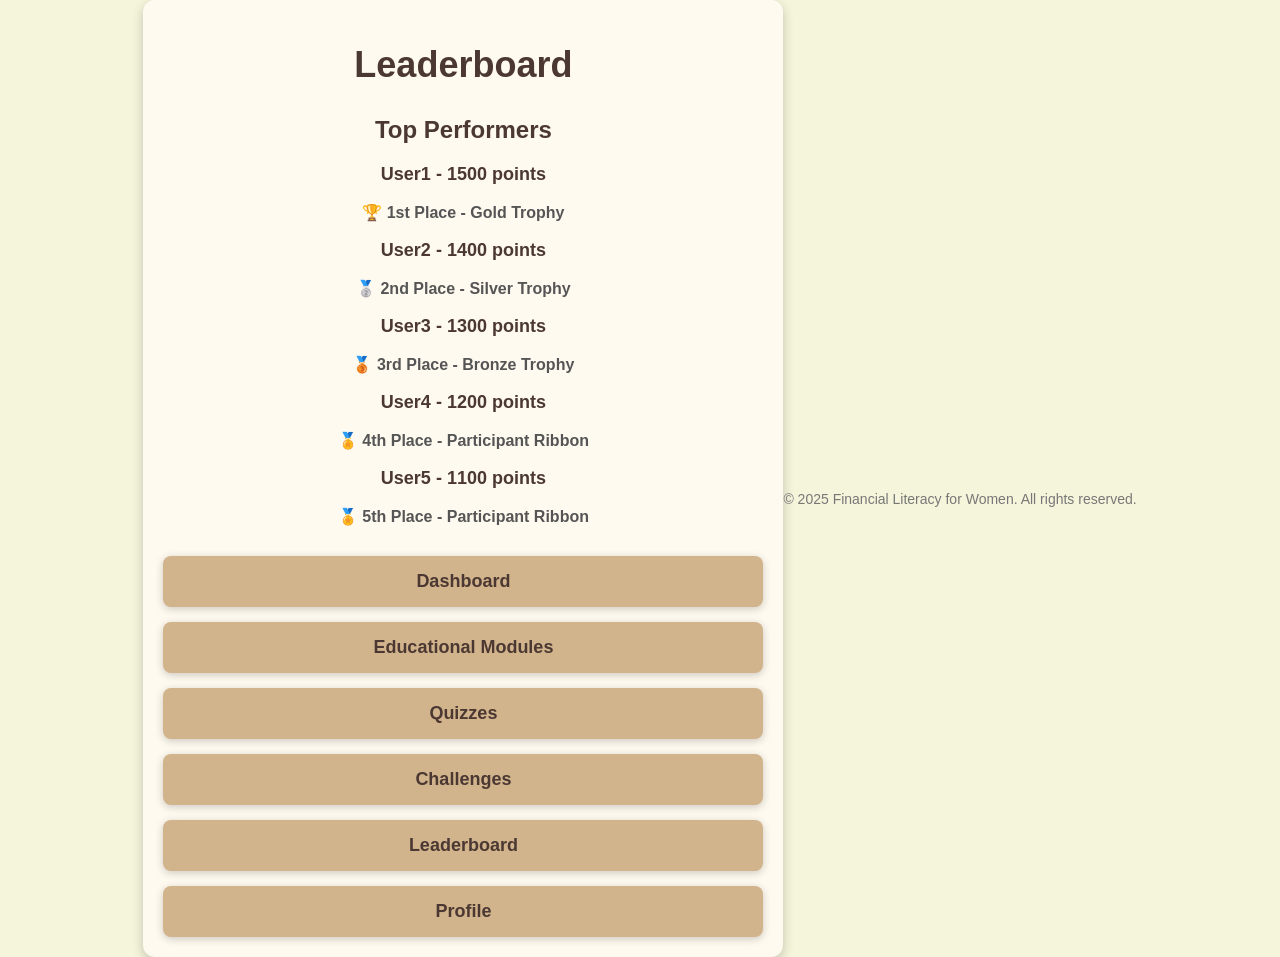
==== templates/challenge.html @ fcf95766 "first commit" ====
<!DOCTYPE html>
<html lang="en">
<head>
    <meta charset="UTF-8">
    <meta name="viewport" content="width=device-width, initial-scale=1.0">
    <title>Leaderboard</title>
    <style>
        body {
            background-color: #f5f5dc; /* Beige */
            color: #4b3832; /* Dark brown */
            display: flex;
            justify-content: center;
            align-items: center;
            min-height: 100vh;
            margin: 0;
            font-family: 'Arial', sans-serif;
        }

        .container {
            text-align: center;
            width: 90%;
            max-width: 600px;
            background-color: #fffaf0; /* Light beige */
            border-radius: 12px;
            box-shadow: 0 4px 12px rgba(0, 0, 0, 0.2);
            padding: 20px;
        }

        .title {
            font-size: 36px;
            font-weight: bold;
            margin-bottom: 30px;
        }

        .user {
            font-size: 18px;
            font-weight: bold;
            margin: 15px 0;
        }

        .trophy {
            font-size: 16px;
            color: #555;
        }

        .nav-buttons {
            display: flex;
            flex-direction: column;
            gap: 15px;
            margin-top: 30px;
        }

        .nav-buttons a {
            display: block;
            padding: 15px;
            background-color: #d2b48c; /* Tan */
            color: #4b3832; /* Dark brown */
            font-size: 18px;
            font-weight: bold;
            text-align: center;
            text-decoration: none;
            border-radius: 8px;
            transition: background-color 0.3s ease;
            box-shadow: 0 2px 8px rgba(0, 0, 0, 0.2);
        }

        .nav-buttons a:hover {
            background-color: #b8860b; /* Darker tan */
        }

        footer {
            margin-top: 40px;
            text-align: center;
            font-size: 14px;
            color: #777;
        }

    </style>
</head>
<body>

  <div class="container">
    <h1 class="title">Leaderboard</h1>

    <section>
        <h2>Top Performers</h2>
        <div class="user">
            <p>User1 - 1500 points</p>
            <p class="trophy">🏆 1st Place - Gold Trophy</p>
        </div>
        <div class="user">
            <p>User2 - 1400 points</p>
            <p class="trophy">🥈 2nd Place - Silver Trophy</p>
        </div>
        <div class="user">
            <p>User3 - 1300 points</p>
            <p class="trophy">🥉 3rd Place - Bronze Trophy</p>
        </div>
        <div class="user">
            <p>User4 - 1200 points</p>
            <p class="trophy">🏅 4th Place - Participant Ribbon</p>
        </div>
        <div class="user">
            <p>User5 - 1100 points</p>
            <p class="trophy">🏅 5th Place - Participant Ribbon</p>
        </div>
    </section>

    <div class="nav-buttons">
        <a href="/dashboard">Dashboard</a>
        <a href="/topics">Educational Modules</a>
        <a href="/quizzes">Quizzes</a>
        <a href="/challenges">Challenges</a>
        <a href="/leaderboard">Leaderboard</a>
        <a href="/profile">Profile</a>
    </div>

  </div>

  <footer>
      <p>&copy; 2025 Financial Literacy for Women. All rights reserved.</p>
  </footer>

</body>
</html>
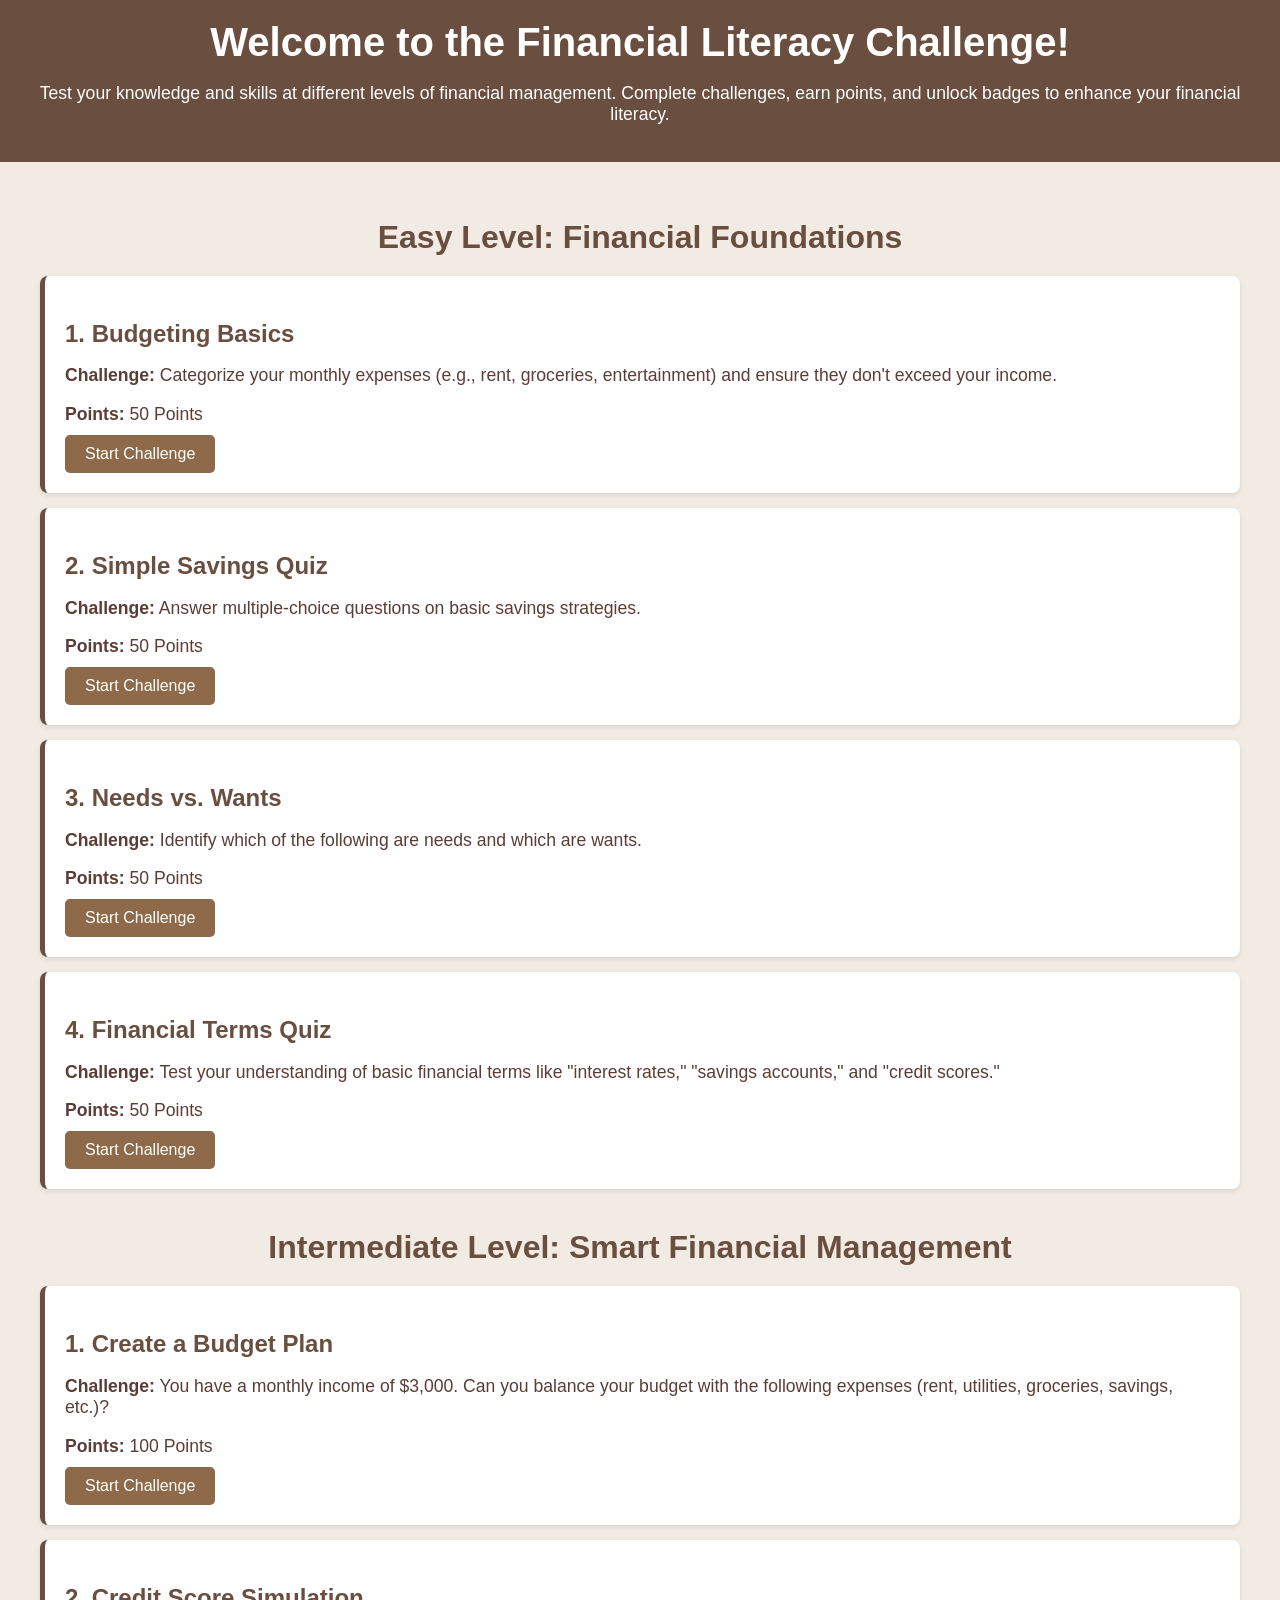
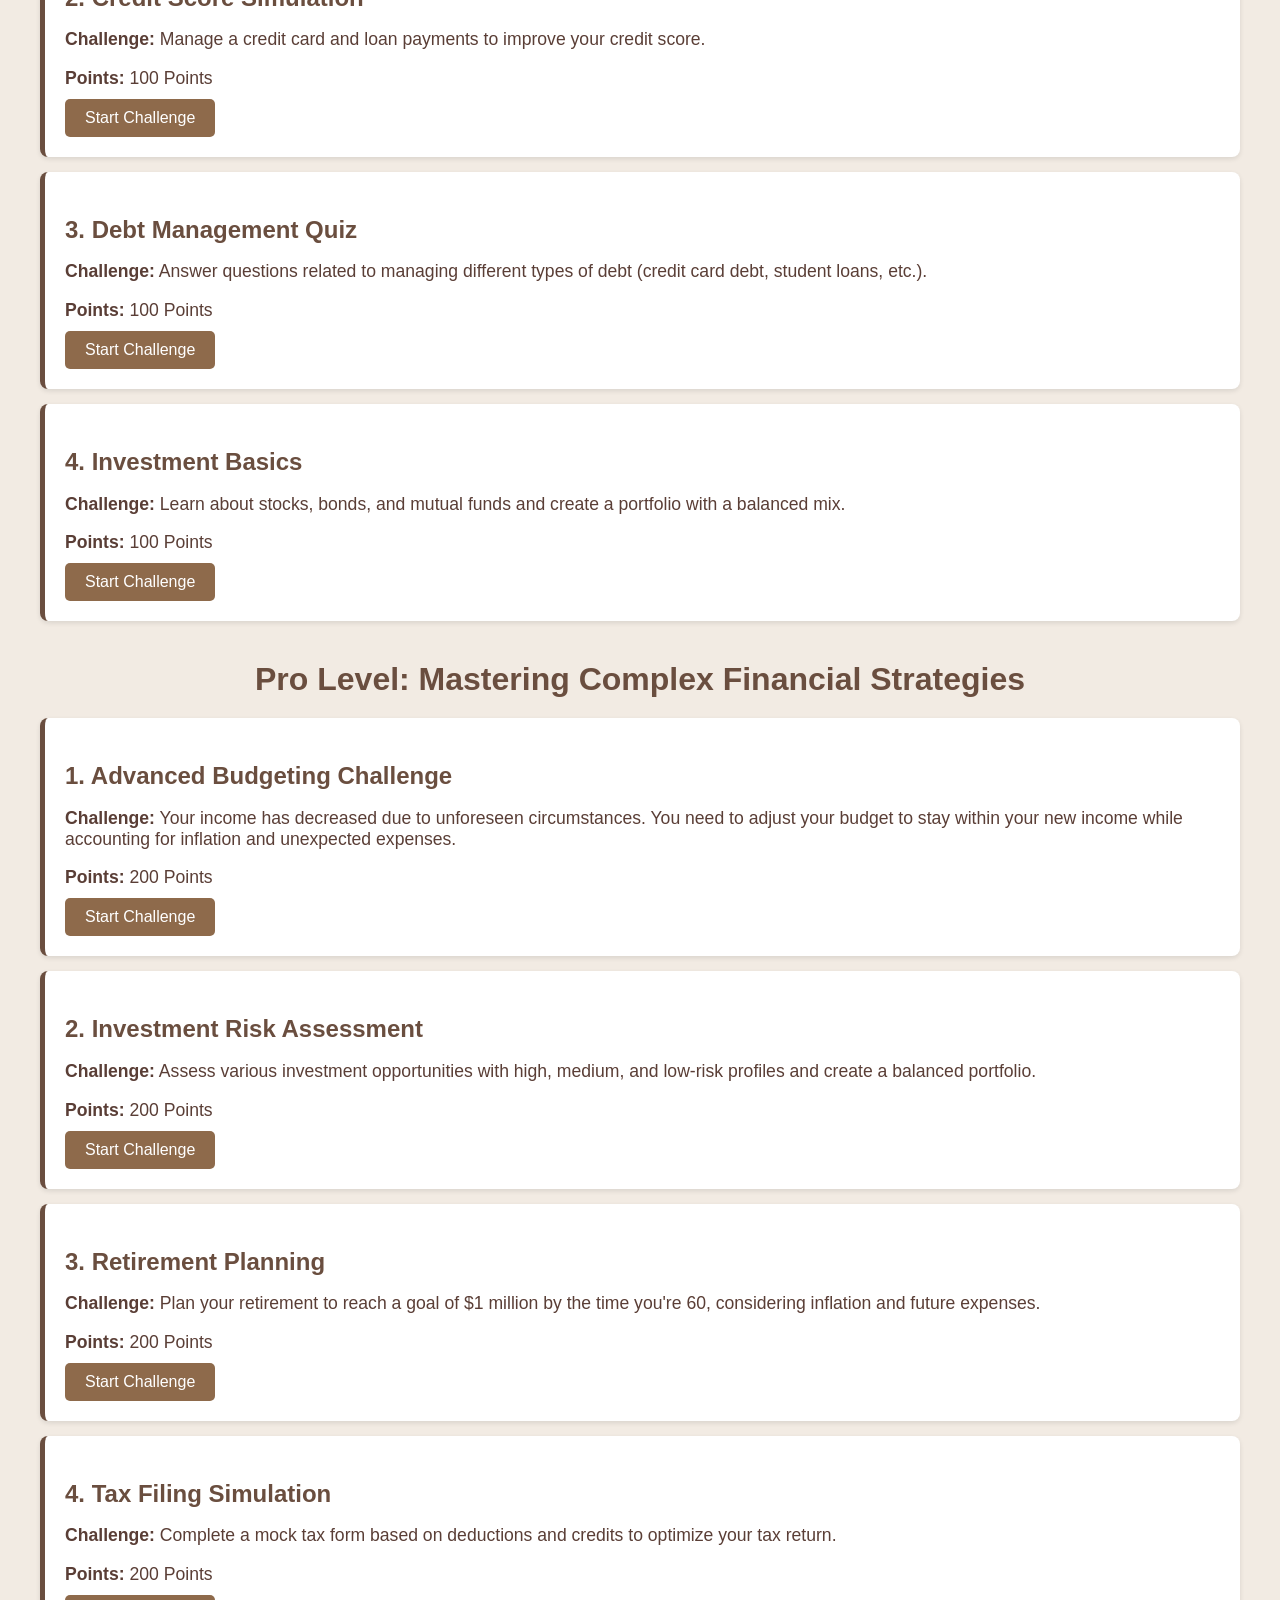
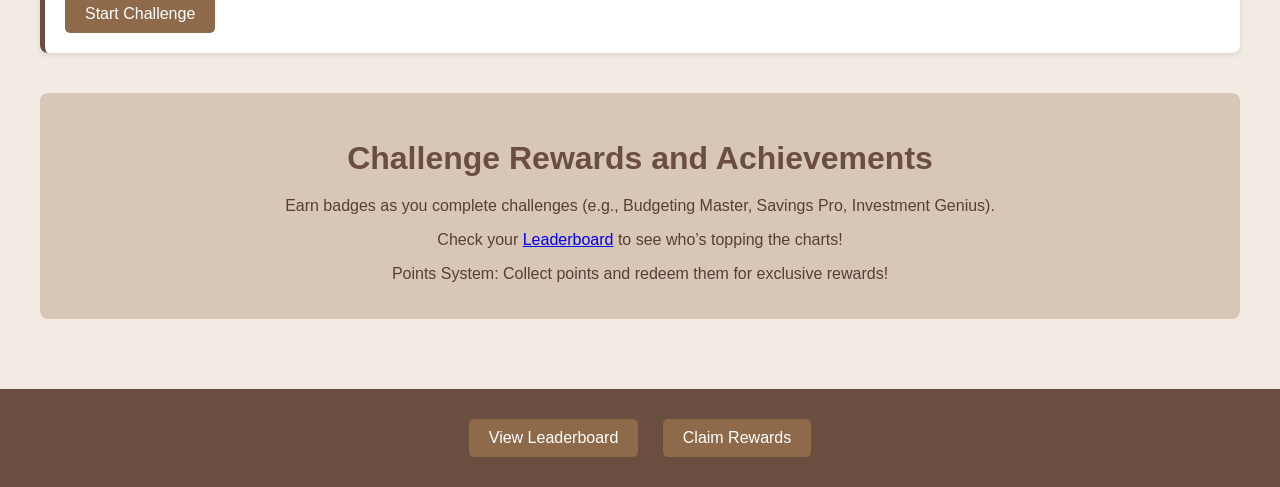
==== commit 369fcabc: "first commit" ====
--- a/templates/challenge.html
+++ b/templates/challenge.html
@@ -3,123 +3,201 @@
 <head>
     <meta charset="UTF-8">
     <meta name="viewport" content="width=device-width, initial-scale=1.0">
-    <title>Leaderboard</title>
+    <title>Financial Literacy Challenge</title>
     <style>
         body {
-            background-color: #f5f5dc; /* Beige */
-            color: #4b3832; /* Dark brown */
-            display: flex;
-            justify-content: center;
-            align-items: center;
-            min-height: 100vh;
+            font-family: Arial, sans-serif;
+            background-color: #f2ebe3; /* Light beige */
             margin: 0;
-            font-family: 'Arial', sans-serif;
-        }
-
-        .container {
-            text-align: center;
-            width: 90%;
-            max-width: 600px;
-            background-color: #fffaf0; /* Light beige */
-            border-radius: 12px;
-            box-shadow: 0 4px 12px rgba(0, 0, 0, 0.2);
-            padding: 20px;
-        }
-
-        .title {
-            font-size: 36px;
-            font-weight: bold;
-            margin-bottom: 30px;
-        }
-
-        .user {
-            font-size: 18px;
-            font-weight: bold;
-            margin: 15px 0;
-        }
-
-        .trophy {
-            font-size: 16px;
-            color: #555;
-        }
-
-        .nav-buttons {
-            display: flex;
-            flex-direction: column;
-            gap: 15px;
-            margin-top: 30px;
-        }
-
-        .nav-buttons a {
-            display: block;
-            padding: 15px;
-            background-color: #d2b48c; /* Tan */
-            color: #4b3832; /* Dark brown */
-            font-size: 18px;
-            font-weight: bold;
-            text-align: center;
-            text-decoration: none;
+            padding: 0;
+            color: #5a3e36; /* Dark brown */
+        }
+        header {
+            background-color: #6a4e3f; /* Tan */
+            color: white;
+            padding: 20px;
+            text-align: center;
+        }
+        header h1 {
+            margin: 0;
+            font-size: 2.5em;
+        }
+        header p {
+            font-size: 1.1em;
+        }
+        main {
+            padding: 30px;
+            max-width: 1200px;
+            margin: auto;
+        }
+        section {
+            margin-bottom: 40px;
+        }
+        h2 {
+            text-align: center;
+            font-size: 2em;
+            color: #6a4e3f; /* Tan */
+            margin-bottom: 20px;
+        }
+        .challenge {
+            background-color: #fff;
             border-radius: 8px;
-            transition: background-color 0.3s ease;
-            box-shadow: 0 2px 8px rgba(0, 0, 0, 0.2);
-        }
-
-        .nav-buttons a:hover {
-            background-color: #b8860b; /* Darker tan */
-        }
-
+            box-shadow: 0 2px 5px rgba(0, 0, 0, 0.1);
+            margin-bottom: 15px;
+            padding: 20px;
+            border-left: 5px solid #6a4e3f; /* Tan border */
+        }
+        .challenge h3 {
+            font-size: 1.5em;
+            color: #6a4e3f; /* Tan */
+            margin-bottom: 10px;
+        }
+        .challenge p {
+            font-size: 1.1em;
+            margin-bottom: 10px;
+        }
+        button {
+            background-color: #8e6a4b; /* Brown */
+            color: white;
+            border: none;
+            padding: 10px 20px;
+            font-size: 1em;
+            cursor: pointer;
+            border-radius: 5px;
+            transition: background-color 0.3s;
+        }
+        button:hover {
+            background-color: #a77460; /* Lighter brown on hover */
+        }
+        #rewards {
+            background-color: #d8c6b7; /* Light tan */
+            padding: 20px;
+            text-align: center;
+            border-radius: 8px;
+        }
         footer {
-            margin-top: 40px;
-            text-align: center;
-            font-size: 14px;
-            color: #777;
-        }
-
+            text-align: center;
+            padding: 20px;
+            background-color: #6a4e3f; /* Tan */
+        }
+        footer button {
+            background-color: #8e6a4b; /* Brown */
+            margin: 10px;
+        }
+        footer button:hover {
+            background-color: #a77460; /* Lighter brown on hover */
+        }
     </style>
 </head>
 <body>
-
-  <div class="container">
-    <h1 class="title">Leaderboard</h1>
-
-    <section>
-        <h2>Top Performers</h2>
-        <div class="user">
-            <p>User1 - 1500 points</p>
-            <p class="trophy">🏆 1st Place - Gold Trophy</p>
-        </div>
-        <div class="user">
-            <p>User2 - 1400 points</p>
-            <p class="trophy">🥈 2nd Place - Silver Trophy</p>
-        </div>
-        <div class="user">
-            <p>User3 - 1300 points</p>
-            <p class="trophy">🥉 3rd Place - Bronze Trophy</p>
-        </div>
-        <div class="user">
-            <p>User4 - 1200 points</p>
-            <p class="trophy">🏅 4th Place - Participant Ribbon</p>
-        </div>
-        <div class="user">
-            <p>User5 - 1100 points</p>
-            <p class="trophy">🏅 5th Place - Participant Ribbon</p>
-        </div>
-    </section>
-
-    <div class="nav-buttons">
-        <a href="/dashboard">Dashboard</a>
-        <a href="/topics">Educational Modules</a>
-        <a href="/quizzes">Quizzes</a>
-        <a href="/challenges">Challenges</a>
-        <a href="/leaderboard">Leaderboard</a>
-        <a href="/profile">Profile</a>
-    </div>
-
-  </div>
-
-  <footer>
-      <p>&copy; 2025 Financial Literacy for Women. All rights reserved.</p>
-  </footer>
-
+    <header>
+        <h1>Welcome to the Financial Literacy Challenge!</h1>
+        <p>Test your knowledge and skills at different levels of financial management. Complete challenges, earn points, and unlock badges to enhance your financial literacy.</p>
+    </header>
+
+    <main>
+        <section id="easy-level">
+            <h2>Easy Level: Financial Foundations</h2>
+            <div class="challenge">
+                <h3>1. Budgeting Basics</h3>
+                <p><strong>Challenge:</strong> Categorize your monthly expenses (e.g., rent, groceries, entertainment) and ensure they don't exceed your income.</p>
+                <p><strong>Points:</strong> 50 Points</p>
+                <button onclick="startChallenge('Budgeting Basics')">Start Challenge</button>
+            </div>
+            <div class="challenge">
+                <h3>2. Simple Savings Quiz</h3>
+                <p><strong>Challenge:</strong> Answer multiple-choice questions on basic savings strategies.</p>
+                <p><strong>Points:</strong> 50 Points</p>
+                <button onclick="startChallenge('Simple Savings Quiz')">Start Challenge</button>
+            </div>
+            <div class="challenge">
+                <h3>3. Needs vs. Wants</h3>
+                <p><strong>Challenge:</strong> Identify which of the following are needs and which are wants.</p>
+                <p><strong>Points:</strong> 50 Points</p>
+                <button onclick="startChallenge('Needs vs. Wants')">Start Challenge</button>
+            </div>
+            <div class="challenge">
+                <h3>4. Financial Terms Quiz</h3>
+                <p><strong>Challenge:</strong> Test your understanding of basic financial terms like "interest rates," "savings accounts," and "credit scores."</p>
+                <p><strong>Points:</strong> 50 Points</p>
+                <button onclick="startChallenge('Financial Terms Quiz')">Start Challenge</button>
+            </div>
+        </section>
+
+        <section id="intermediate-level">
+            <h2>Intermediate Level: Smart Financial Management</h2>
+            <div class="challenge">
+                <h3>1. Create a Budget Plan</h3>
+                <p><strong>Challenge:</strong> You have a monthly income of $3,000. Can you balance your budget with the following expenses (rent, utilities, groceries, savings, etc.)?</p>
+                <p><strong>Points:</strong> 100 Points</p>
+                <button onclick="startChallenge('Create a Budget Plan')">Start Challenge</button>
+            </div>
+            <div class="challenge">
+                <h3>2. Credit Score Simulation</h3>
+                <p><strong>Challenge:</strong> Manage a credit card and loan payments to improve your credit score.</p>
+                <p><strong>Points:</strong> 100 Points</p>
+                <button onclick="startChallenge('Credit Score Simulation')">Start Challenge</button>
+            </div>
+            <div class="challenge">
+                <h3>3. Debt Management Quiz</h3>
+                <p><strong>Challenge:</strong> Answer questions related to managing different types of debt (credit card debt, student loans, etc.).</p>
+                <p><strong>Points:</strong> 100 Points</p>
+                <button onclick="startChallenge('Debt Management Quiz')">Start Challenge</button>
+            </div>
+            <div class="challenge">
+                <h3>4. Investment Basics</h3>
+                <p><strong>Challenge:</strong> Learn about stocks, bonds, and mutual funds and create a portfolio with a balanced mix.</p>
+                <p><strong>Points:</strong> 100 Points</p>
+                <button onclick="startChallenge('Investment Basics')">Start Challenge</button>
+            </div>
+        </section>
+
+        <section id="pro-level">
+            <h2>Pro Level: Mastering Complex Financial Strategies</h2>
+            <div class="challenge">
+                <h3>1. Advanced Budgeting Challenge</h3>
+                <p><strong>Challenge:</strong> Your income has decreased due to unforeseen circumstances. You need to adjust your budget to stay within your new income while accounting for inflation and unexpected expenses.</p>
+                <p><strong>Points:</strong> 200 Points</p>
+                <button onclick="startChallenge('Advanced Budgeting Challenge')">Start Challenge</button>
+            </div>
+            <div class="challenge">
+                <h3>2. Investment Risk Assessment</h3>
+                <p><strong>Challenge:</strong> Assess various investment opportunities with high, medium, and low-risk profiles and create a balanced portfolio.</p>
+                <p><strong>Points:</strong> 200 Points</p>
+                <button onclick="startChallenge('Investment Risk Assessment')">Start Challenge</button>
+            </div>
+            <div class="challenge">
+                <h3>3. Retirement Planning</h3>
+                <p><strong>Challenge:</strong> Plan your retirement to reach a goal of $1 million by the time you're 60, considering inflation and future expenses.</p>
+                <p><strong>Points:</strong> 200 Points</p>
+                <button onclick="startChallenge('Retirement Planning')">Start Challenge</button>
+            </div>
+            <div class="challenge">
+                <h3>4. Tax Filing Simulation</h3>
+                <p><strong>Challenge:</strong> Complete a mock tax form based on deductions and credits to optimize your tax return.</p>
+                <p><strong>Points:</strong> 200 Points</p>
+                <button onclick="startChallenge('Tax Filing Simulation')">Start Challenge</button>
+            </div>
+        </section>
+
+        <section id="rewards">
+            <h2>Challenge Rewards and Achievements</h2>
+            <p>Earn badges as you complete challenges (e.g., Budgeting Master, Savings Pro, Investment Genius).</p>
+            <p>Check your <a href="/leaderboard">Leaderboard</a> to see who’s topping the charts!</p>
+            <p>Points System: Collect points and redeem them for exclusive rewards!</p>
+        </section>
+    </main>
+
+    <footer>
+        <button onclick="window.location.href='/leaderboard';">View Leaderboard</button>
+        <button onclick="window.location.href='/rewards';">Claim Rewards</button>
+    </footer>
+
+    <script>
+        function startChallenge(challengeName) {
+            alert("Starting challenge: " + challengeName);
+            // Implement further functionality, e.g., redirect to the challenge page, show instructions, etc.
+        }
+    </script>
 </body>
 </html>
